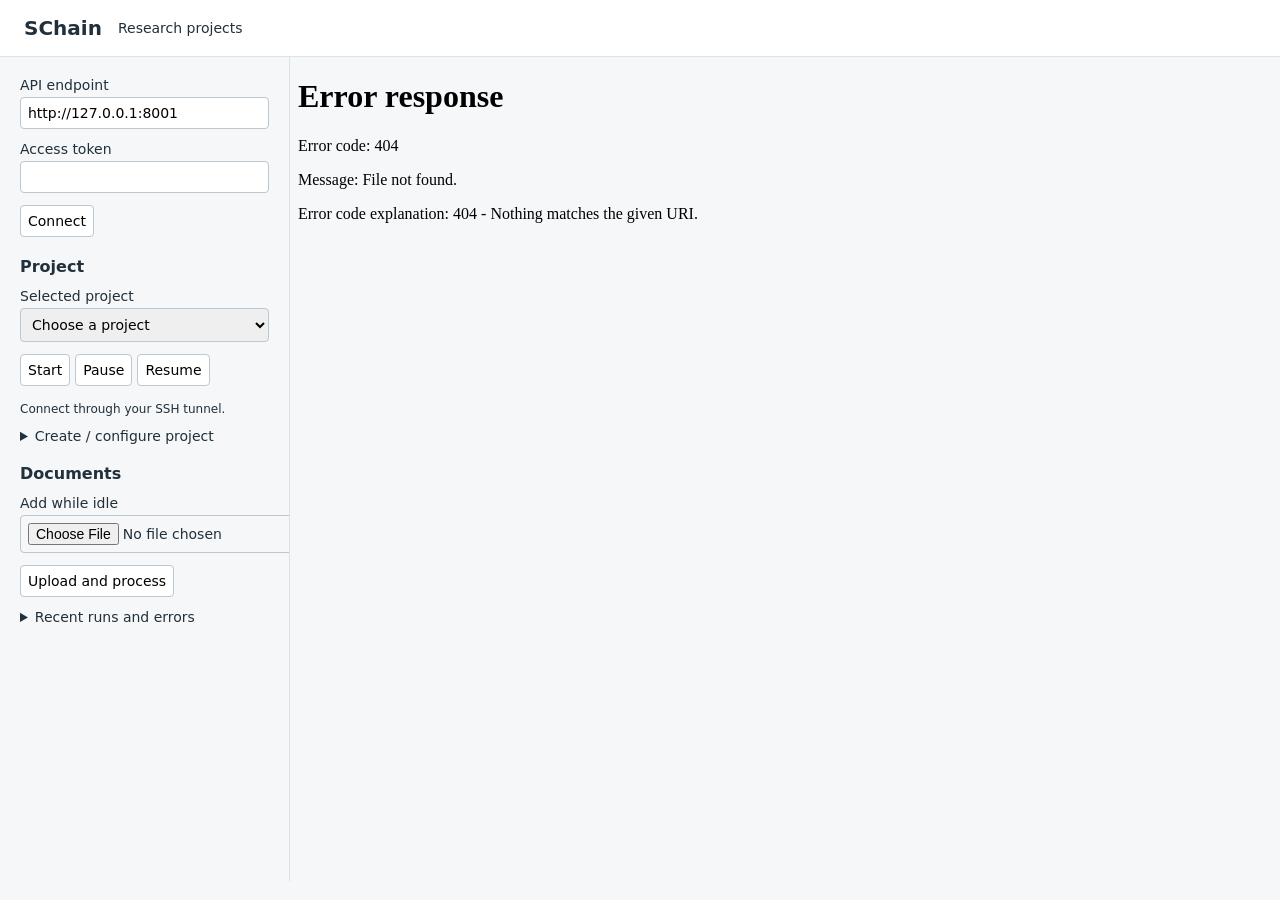
==== visualization/index.html @ 7f01dcd5 "Add persistent server application and project management" ====
<!doctype html>
<html lang="en">
<meta charset="utf-8">
<meta name="viewport" content="width=device-width,initial-scale=1">
<title>SChain · Projects</title>
<style>
*{box-sizing:border-box}body{margin:0;background:#f5f7f8;color:#21303b;font:14px system-ui,sans-serif}
header{padding:16px 24px;background:white;border-bottom:1px solid #dce3e7;display:flex;gap:16px;align-items:center}
header strong{font-size:20px}input,select,button{font:inherit;padding:7px;border:1px solid #bbc8cf;border-radius:4px}
button{cursor:pointer;background:white}button:hover{background:#e6f3f4}label{display:grid;gap:4px;margin-bottom:12px}
.layout{display:grid;grid-template-columns:290px 1fr;height:calc(100vh - 76px)}aside{padding:20px;overflow:auto;border-right:1px solid #dce3e7}
iframe{width:100%;height:100%;border:0}h2{font-size:16px;margin:20px 0 12px}.actions{display:flex;gap:5px;margin-bottom:16px}
pre{white-space:pre-wrap;font:12px system-ui;overflow-wrap:anywhere}#message{color:#8c3030;max-width:36em}details{margin:12px 0}
</style>
<header><strong>SChain</strong><span>Research projects</span><span id="message" role="status"></span></header>
<div class="layout"><aside>
<form id="connection"><label>API endpoint<input id="endpoint" type="url" value="http://127.0.0.1:8001" required></label>
<label>Access token<input id="token" type="password" autocomplete="off" required></label><button>Connect</button></form>
<h2>Project</h2><label>Selected project<select id="projects"><option value="">Choose a project</option></select></label>
<div class="actions"><button id="start">Start</button><button id="pause">Pause</button><button id="resume">Resume</button></div>
<pre id="status">Connect through your SSH tunnel.</pre>
<details><summary>Create / configure project</summary><form id="settings">
<label>Name<input id="name" maxlength="200" required></label>
<label>Tier-0 seeds (one per line)<textarea id="seeds" rows="3" required></textarea></label>
<div id="limits"></div><button value="create">Create new</button> <button value="update">Save settings</button>
</form></details>
<h2>Documents</h2><form id="uploadForm"><label>Add while idle<input id="document" type="file" accept=".txt,.md,.pdf" required></label><button>Upload and process</button></form>
<pre id="documents"></pre><details><summary>Recent runs and errors</summary><pre id="runs"></pre></details>
</aside><main><iframe id="explorer" src="explorer.html" title="SChain graph explorer"></iframe></main></div>
<script>
'use strict';
const el=id=>document.getElementById(id);
const defaults={max_tier:3,max_documents_per_entity:5,max_documents_per_run:10,max_total_documents:100,llm_max_concurrency:1,retrieval_concurrency:2,max_minutes:30};
for(const [key,value] of Object.entries(defaults)){
 const label=document.createElement('label');label.textContent=key.replaceAll('_',' ');
 const input=document.createElement('input');input.type='number';input.id=key;input.value=value;input.min=key==='max_tier'?0:1;input.required=true;label.append(input);el('limits').append(label);
}
let base='',token='',timer=null,busy=false,selected='',generation=0,lastGraph='';
const showError=error=>{el('message').textContent=error.message;};
async function api(path,options={}){
 const response=await fetch(base+path,{...options,headers:{Authorization:'Bearer '+token,...options.headers}});
 if(!response.ok){const body=await response.json().catch(()=>({detail:response.statusText}));throw Error(typeof body.detail==='string'?body.detail:JSON.stringify(body.detail));}
 return response.json();
}
async function refreshProjects(wanted=selected){
 const projects=await api('/projects');el('projects').replaceChildren(new Option('Choose a project',''));
 for(const project of projects)el('projects').add(new Option(project.name,project.id));
 el('projects').value=wanted;selectProject();
}
function selectProject(){selected=el('projects').value;generation++;lastGraph='';poll();}
async function poll(){
 if(busy||!selected)return;
 busy=true;const id=selected,version=generation;
 try{
  const [project,documents]=await Promise.all([api('/projects/'+id),api('/projects/'+id+'/documents')]);
  if(version!==generation)return;
  el('status').textContent=project.status+'\n'+JSON.stringify(project.statistics,null,2);
  el('runs').textContent=JSON.stringify({errors:project.errors,runs:project.runs},null,2);
  el('documents').textContent=documents.map(d=>d.doc_id+' · '+d.status+(d.error?' · '+d.error:'')).join('\n')||'No documents yet.';
  if(document.activeElement?.closest('#settings')===null){el('name').value=project.name;el('seeds').value=project.seeds.join('\n');for(const key of Object.keys(defaults))el(key).value=project.limits[key];}
  if(project.graph_revision!==lastGraph){
   const graph=await api('/projects/'+id+'/graph');if(version!==generation)return;
   el('explorer').contentWindow.postMessage({type:'schain-graph',graph},location.origin);lastGraph=graph.revision;
   el('message').textContent=graph.pagination.total_edges>graph.edges.length?'Showing the first '+graph.edges.length+' edges; the API supports pagination.':'';
  }
 }catch(error){showError(error);}finally{busy=false;}
}
el('connection').onsubmit=async event=>{
 event.preventDefault();try{
  const url=new URL(el('endpoint').value);if(!['127.0.0.1','localhost','[::1]'].includes(url.hostname))throw Error('Use the loopback endpoint of your SSH tunnel.');
  base=url.href.replace(/\/$/,'');token=el('token').value;await refreshProjects();clearInterval(timer);timer=setInterval(poll,4000);
 }catch(error){showError(error);}
};
el('projects').onchange=selectProject;
for(const action of ['start','pause','resume'])el(action).onclick=async()=>{try{if(!selected)throw Error('Select a project first.');await api('/projects/'+selected+'/'+action,{method:'POST'});await poll();}catch(error){showError(error);}};
el('settings').onsubmit=async event=>{
 event.preventDefault();try{
  const update=event.submitter.value==='update';if(update&&!selected)throw Error('Select a project first.');
  const settings={name:el('name').value,seeds:el('seeds').value.split('\n').map(x=>x.trim()).filter(Boolean),limits:Object.fromEntries(Object.keys(defaults).map(k=>[k,Number(el(k).value)]))};
  const project=await api('/projects'+(update?'/'+selected:''),{method:update?'PUT':'POST',headers:{'Content-Type':'application/json'},body:JSON.stringify(settings)});
  await refreshProjects(project.id);
 }catch(error){showError(error);}
};
el('uploadForm').onsubmit=async event=>{
 event.preventDefault();try{
  if(!selected)throw Error('Select a project first.');const file=el('document').files[0];if(file.size>10*1024*1024)throw Error('Maximum document size is 10 MiB.');
  await api('/projects/'+selected+'/documents',{method:'POST',headers:{'Content-Type':'application/octet-stream','X-Filename':file.name},body:file});el('uploadForm').reset();await poll();
 }catch(error){showError(error);}
};
el('explorer').onload=()=>{lastGraph='';poll();};
if(location.protocol==='file:')showError(Error('Serve these files locally: python -m http.server 8080 --bind 127.0.0.1'));
</script>
</html>
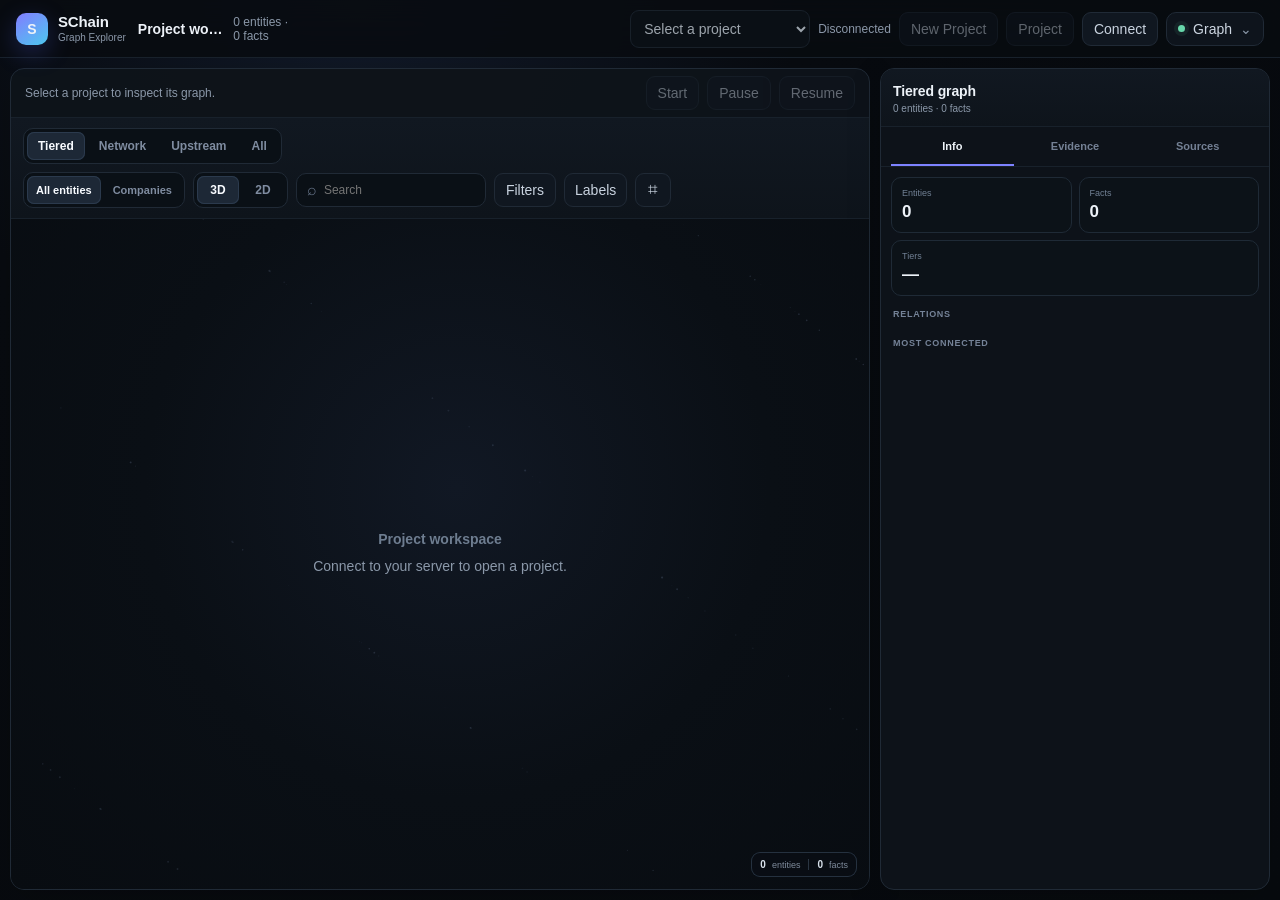
==== commit bc6c91b1: "Integrate project management into graph explorer" ====
--- a/visualization/index.html
+++ b/visualization/index.html
@@ -1,93 +1,217 @@
-<!doctype html>
+<!DOCTYPE html>
 <html lang="en">
-<meta charset="utf-8">
-<meta name="viewport" content="width=device-width,initial-scale=1">
-<title>SChain · Projects</title>
-<style>
-*{box-sizing:border-box}body{margin:0;background:#f5f7f8;color:#21303b;font:14px system-ui,sans-serif}
-header{padding:16px 24px;background:white;border-bottom:1px solid #dce3e7;display:flex;gap:16px;align-items:center}
-header strong{font-size:20px}input,select,button{font:inherit;padding:7px;border:1px solid #bbc8cf;border-radius:4px}
-button{cursor:pointer;background:white}button:hover{background:#e6f3f4}label{display:grid;gap:4px;margin-bottom:12px}
-.layout{display:grid;grid-template-columns:290px 1fr;height:calc(100vh - 76px)}aside{padding:20px;overflow:auto;border-right:1px solid #dce3e7}
-iframe{width:100%;height:100%;border:0}h2{font-size:16px;margin:20px 0 12px}.actions{display:flex;gap:5px;margin-bottom:16px}
-pre{white-space:pre-wrap;font:12px system-ui;overflow-wrap:anywhere}#message{color:#8c3030;max-width:36em}details{margin:12px 0}
-</style>
-<header><strong>SChain</strong><span>Research projects</span><span id="message" role="status"></span></header>
-<div class="layout"><aside>
-<form id="connection"><label>API endpoint<input id="endpoint" type="url" value="http://127.0.0.1:8001" required></label>
-<label>Access token<input id="token" type="password" autocomplete="off" required></label><button>Connect</button></form>
-<h2>Project</h2><label>Selected project<select id="projects"><option value="">Choose a project</option></select></label>
-<div class="actions"><button id="start">Start</button><button id="pause">Pause</button><button id="resume">Resume</button></div>
-<pre id="status">Connect through your SSH tunnel.</pre>
-<details><summary>Create / configure project</summary><form id="settings">
-<label>Name<input id="name" maxlength="200" required></label>
-<label>Tier-0 seeds (one per line)<textarea id="seeds" rows="3" required></textarea></label>
-<div id="limits"></div><button value="create">Create new</button> <button value="update">Save settings</button>
-</form></details>
-<h2>Documents</h2><form id="uploadForm"><label>Add while idle<input id="document" type="file" accept=".txt,.md,.pdf" required></label><button>Upload and process</button></form>
-<pre id="documents"></pre><details><summary>Recent runs and errors</summary><pre id="runs"></pre></details>
-</aside><main><iframe id="explorer" src="explorer.html" title="SChain graph explorer"></iframe></main></div>
-<script>
-'use strict';
-const el=id=>document.getElementById(id);
-const defaults={max_tier:3,max_documents_per_entity:5,max_documents_per_run:10,max_total_documents:100,llm_max_concurrency:1,retrieval_concurrency:2,max_minutes:30};
-for(const [key,value] of Object.entries(defaults)){
- const label=document.createElement('label');label.textContent=key.replaceAll('_',' ');
- const input=document.createElement('input');input.type='number';input.id=key;input.value=value;input.min=key==='max_tier'?0:1;input.required=true;label.append(input);el('limits').append(label);
-}
-let base='',token='',timer=null,busy=false,selected='',generation=0,lastGraph='';
-const showError=error=>{el('message').textContent=error.message;};
-async function api(path,options={}){
- const response=await fetch(base+path,{...options,headers:{Authorization:'Bearer '+token,...options.headers}});
- if(!response.ok){const body=await response.json().catch(()=>({detail:response.statusText}));throw Error(typeof body.detail==='string'?body.detail:JSON.stringify(body.detail));}
- return response.json();
-}
-async function refreshProjects(wanted=selected){
- const projects=await api('/projects');el('projects').replaceChildren(new Option('Choose a project',''));
- for(const project of projects)el('projects').add(new Option(project.name,project.id));
- el('projects').value=wanted;selectProject();
-}
-function selectProject(){selected=el('projects').value;generation++;lastGraph='';poll();}
-async function poll(){
- if(busy||!selected)return;
- busy=true;const id=selected,version=generation;
- try{
-  const [project,documents]=await Promise.all([api('/projects/'+id),api('/projects/'+id+'/documents')]);
-  if(version!==generation)return;
-  el('status').textContent=project.status+'\n'+JSON.stringify(project.statistics,null,2);
-  el('runs').textContent=JSON.stringify({errors:project.errors,runs:project.runs},null,2);
-  el('documents').textContent=documents.map(d=>d.doc_id+' · '+d.status+(d.error?' · '+d.error:'')).join('\n')||'No documents yet.';
-  if(document.activeElement?.closest('#settings')===null){el('name').value=project.name;el('seeds').value=project.seeds.join('\n');for(const key of Object.keys(defaults))el(key).value=project.limits[key];}
-  if(project.graph_revision!==lastGraph){
-   const graph=await api('/projects/'+id+'/graph');if(version!==generation)return;
-   el('explorer').contentWindow.postMessage({type:'schain-graph',graph},location.origin);lastGraph=graph.revision;
-   el('message').textContent=graph.pagination.total_edges>graph.edges.length?'Showing the first '+graph.edges.length+' edges; the API supports pagination.':'';
-  }
- }catch(error){showError(error);}finally{busy=false;}
-}
-el('connection').onsubmit=async event=>{
- event.preventDefault();try{
-  const url=new URL(el('endpoint').value);if(!['127.0.0.1','localhost','[::1]'].includes(url.hostname))throw Error('Use the loopback endpoint of your SSH tunnel.');
-  base=url.href.replace(/\/$/,'');token=el('token').value;await refreshProjects();clearInterval(timer);timer=setInterval(poll,4000);
- }catch(error){showError(error);}
-};
-el('projects').onchange=selectProject;
-for(const action of ['start','pause','resume'])el(action).onclick=async()=>{try{if(!selected)throw Error('Select a project first.');await api('/projects/'+selected+'/'+action,{method:'POST'});await poll();}catch(error){showError(error);}};
-el('settings').onsubmit=async event=>{
- event.preventDefault();try{
-  const update=event.submitter.value==='update';if(update&&!selected)throw Error('Select a project first.');
-  const settings={name:el('name').value,seeds:el('seeds').value.split('\n').map(x=>x.trim()).filter(Boolean),limits:Object.fromEntries(Object.keys(defaults).map(k=>[k,Number(el(k).value)]))};
-  const project=await api('/projects'+(update?'/'+selected:''),{method:update?'PUT':'POST',headers:{'Content-Type':'application/json'},body:JSON.stringify(settings)});
-  await refreshProjects(project.id);
- }catch(error){showError(error);}
-};
-el('uploadForm').onsubmit=async event=>{
- event.preventDefault();try{
-  if(!selected)throw Error('Select a project first.');const file=el('document').files[0];if(file.size>10*1024*1024)throw Error('Maximum document size is 10 MiB.');
-  await api('/projects/'+selected+'/documents',{method:'POST',headers:{'Content-Type':'application/octet-stream','X-Filename':file.name},body:file});el('uploadForm').reset();await poll();
- }catch(error){showError(error);}
-};
-el('explorer').onload=()=>{lastGraph='';poll();};
-if(location.protocol==='file:')showError(Error('Serve these files locally: python -m http.server 8080 --bind 127.0.0.1'));
-</script>
+<head>
+  <meta charset="UTF-8" />
+  <meta name="viewport" content="width=device-width, initial-scale=1.0" />
+  <meta name="color-scheme" content="dark" />
+  <title>SChain Graph Explorer</title>
+  <meta name="description" content="Interactive evidence-first supply-chain graph explorer." />
+  <link rel="stylesheet" href="assets/css/styles.css" />
+  <link rel="stylesheet" href="assets/css/projects.css" />
+</head>
+<body data-mode="server">
+  <div class="app-shell">
+    <header class="topbar">
+      <button class="brand" id="brandBtn" aria-label="Reset explorer">
+        <span class="brand-mark">S</span>
+        <span class="brand-copy"><strong>SChain</strong><small>Graph Explorer</small></span>
+      </button>
+
+      <div class="top-context">
+        <span id="datasetTitle" class="dataset-title">Supply chain graph</span>
+        <span id="datasetMeta" class="dataset-meta"></span>
+      </div>
+
+      <div class="top-actions">
+        <select id="projectSelect" class="field server-only" aria-label="Project" disabled><option value="">Select a project</option></select>
+        <span id="projectState" class="server-only status-label">Disconnected</span>
+        <button id="newProject" class="tool-btn server-only" disabled>New Project</button>
+        <button id="manageProject" class="tool-btn server-only" disabled>Project</button>
+        <button id="connectButton" class="tool-btn server-only">Connect</button>
+        <details class="dataset-menu" id="datasetMenu">
+          <summary class="dataset-trigger"><span class="dataset-dot"></span><span>Graph</span><span class="chevron">⌄</span></summary>
+          <div class="menu-popover dataset-popover">
+            <select id="datasetSelect" class="field" aria-label="Dataset"></select>
+            <div class="menu-separator"></div>
+            <button id="openJsonBtn" class="menu-item">Open offline JSON</button>
+            <button id="downloadJsonBtn" class="menu-item">Export JSON</button>
+            <input id="jsonInput" type="file" accept=".json,application/json" multiple hidden />
+          </div>
+        </details>
+      </div>
+    </header>
+
+    <main class="workspace">
+      <section class="graph-panel">
+        <div id="projectBar" class="project-bar server-only">
+          <span id="projectSummary">Connect to your server to open a project.</span>
+          <span class="toolbar-spacer"></span>
+          <button id="startRun" class="tool-btn" disabled>Start</button>
+          <button id="pauseRun" class="tool-btn" disabled>Pause</button>
+          <button id="resumeRun" class="tool-btn" disabled>Resume</button>
+        </div>
+        <div id="appMessage" class="app-message server-only" role="status" aria-live="polite" hidden></div>
+        <header class="graph-toolbar">
+          <div class="toolbar-cluster view-cluster">
+            <div class="segmented view-mode" id="viewMode" aria-label="Graph mode">
+              <button class="active" data-view="tiered">Tiered</button>
+              <button data-view="network">Network</button>
+              <button data-view="supply">Upstream</button>
+              <button data-view="global">All</button>
+            </div>
+            <select id="focalCompany" class="compact-select focal-select" aria-label="Upstream focal company"></select>
+          </div>
+
+          <div class="toolbar-spacer"></div>
+
+          <div class="toolbar-cluster">
+            <div class="segmented entity-scope-mode" id="entityScopeMode" aria-label="Entity scope">
+              <button class="active" data-entity-scope="all">All entities</button>
+              <button data-entity-scope="companies">Companies</button>
+            </div>
+            <div class="segmented dimension-mode" id="dimensionMode" aria-label="Dimension">
+              <button class="active" data-dimension="3d">3D</button>
+              <button data-dimension="2d">2D</button>
+            </div>
+            <div class="search-box">
+              <span class="search-icon">⌕</span>
+              <input id="entitySearch" type="search" placeholder="Search" autocomplete="off" />
+              <div id="searchResults" class="search-results"></div>
+            </div>
+            <div class="popover-wrap">
+              <button id="filterBtn" class="tool-btn">Filters</button>
+              <div id="filterPopover" class="filter-popover" hidden>
+                <div class="filter-group">
+                  <div class="filter-head"><span>Relation</span><button id="relationAll" class="mini-action">All</button></div>
+                  <div id="relationFilters" class="filter-list"></div>
+                </div>
+                <div class="filter-group">
+                  <div class="filter-head"><span>Tier</span><button id="tierAll" class="mini-action">All</button></div>
+                  <div id="tierFilters" class="filter-list compact"></div>
+                </div>
+              </div>
+            </div>
+            <label class="toggle-btn"><input id="labelsToggle" type="checkbox"><span>Labels</span></label>
+            <button id="fitBtn" class="tool-btn icon-only" title="Fit graph">⌗</button>
+          </div>
+        </header>
+
+        <div id="focusBar" class="focus-bar" hidden>
+          <button id="exitFocusBtn" class="back-btn" type="button" title="Return to the full graph">← Defocus</button>
+          <div class="focus-copy">
+            <strong id="focusTitle">Focused graph</strong>
+            <span id="focusMeta"></span>
+          </div>
+          <div class="focus-spacer"></div>
+          <label class="context-toggle"><input id="contextToggle" type="checkbox"><span>Context</span></label>
+        </div>
+
+        <div id="selectionBar" class="selection-bar" hidden>
+          <div id="selectionChips" class="selection-chips"></div>
+          <div class="selection-spacer"></div>
+          <button id="clearSelectionBtn" class="selection-clear">Clear</button>
+          <button id="openDetailsBtn" class="primary-btn">Details</button>
+        </div>
+
+        <div id="graphStage" class="graph-stage">
+          <canvas id="graphCanvas"></canvas>
+          <div id="graphLegend" class="graph-legend"></div>
+          <div class="graph-counts"><strong id="visibleNodeCount">0</strong><span>entities</span><i></i><strong id="visibleEdgeCount">0</strong><span>facts</span></div>
+          <div id="graphEmptyState" class="empty-state" hidden><strong>No results</strong></div>
+          <div id="dropOverlay" class="drop-overlay"><strong>Drop JSON</strong></div>
+        </div>
+      </section>
+
+      <aside class="side-panel">
+        <header class="side-head">
+          <div class="side-title-wrap">
+            <h2 id="sideTitle">Explorer</h2>
+            <span id="sideMeta"></span>
+          </div>
+          <div id="panelScopeToggle" class="segmented tiny" hidden>
+            <button class="active" data-panel-scope="visible">Visible</button>
+            <button data-panel-scope="selected">Selected</button>
+          </div>
+        </header>
+
+        <nav class="side-tabs" id="sideTabs">
+          <button class="active" data-side-tab="info">Info</button>
+          <button data-side-tab="evidence">Evidence</button>
+          <button data-side-tab="sources">Sources</button>
+        </nav>
+
+        <div id="sideTools" class="side-tools" hidden>
+          <div class="panel-search">
+            <span>⌕</span>
+            <input id="panelSearch" type="search" placeholder="Filter" autocomplete="off" />
+          </div>
+          <div class="panel-filter-wrap">
+            <button id="panelFilterBtn" class="panel-filter-btn">Filter</button>
+            <div id="panelFilterPopover" class="panel-filter-popover" hidden>
+              <label><span>Relation</span><select id="panelRelationFilter"></select></label>
+              <label><span>Source</span><select id="panelContentFilter"><option value="all">All</option><option value="full_text">Full text</option><option value="title_snippet">Title / snippet</option></select></label>
+              <label><span>Score</span><select id="panelScoreFilter"><option value="0">All</option><option value="60">60+</option><option value="75">75+</option></select></label>
+            </div>
+          </div>
+        </div>
+
+        <div id="sideContent" class="side-content"></div>
+      </aside>
+    </main>
+  </div>
+
+  <div id="evidenceModal" class="source-modal" hidden>
+    <div class="source-modal-backdrop" data-modal-close></div>
+    <section class="source-modal-dialog" role="dialog" aria-modal="true" aria-labelledby="modalTitle">
+      <header class="source-modal-head">
+        <div class="source-modal-title-wrap">
+          <span id="modalDomain" class="source-domain"></span>
+          <h3 id="modalTitle">Evidence source</h3>
+        </div>
+        <div class="source-modal-actions">
+          <button id="modalCloseBtn" class="modal-close" aria-label="Close">×</button>
+        </div>
+      </header>
+      <div class="source-modal-quote" id="modalQuote"></div>
+      <div class="source-content-wrap">
+        <div id="evidenceContent" class="evidence-content-view">
+          <div class="content-loading">Loading source context…</div>
+        </div>
+      </div>
+    </section>
+  </div>
+
+  <dialog id="connectionDialog" class="project-dialog server-only" aria-labelledby="connectionTitle">
+    <form id="connectionForm">
+      <header><h2 id="connectionTitle">Connect to SChain</h2><button type="button" data-close-dialog aria-label="Close">×</button></header>
+      <label>API endpoint<input id="apiEndpoint" class="field" type="url" value="http://127.0.0.1:8001" required></label>
+      <label>Access token<input id="apiToken" class="field" type="password" autocomplete="off" required></label>
+      <p class="form-note">Use the loopback address forwarded by your SSH tunnel. The token stays in this page's memory.</p>
+      <p id="connectionError" class="form-error" role="alert"></p>
+      <footer><button class="primary-btn">Connect</button></footer>
+    </form>
+  </dialog>
+  <dialog id="projectDialog" class="project-dialog server-only" aria-labelledby="projectDialogTitle">
+    <form id="projectForm">
+      <header><h2 id="projectDialogTitle">New project</h2><button type="button" data-close-dialog aria-label="Close">×</button></header>
+      <label>Project name<input id="projectName" class="field" maxlength="200" required></label>
+      <label>Tier-0 companies <small>One company per line</small><textarea id="projectSeeds" class="field" rows="3" required></textarea></label>
+      <p id="identityNote" class="form-note" hidden>Seeds and maximum tier are fixed after the first job.</p>
+      <div id="projectLimits" class="limits-grid"></div>
+      <p id="projectError" class="form-error" role="alert"></p>
+      <footer><button id="saveProject" class="primary-btn">Create project</button></footer>
+    </form>
+    <section id="projectActivity" hidden>
+      <h3>Recent documents</h3>
+      <form id="documentForm"><label>Add document <small>UTF-8 text, Markdown or PDF · up to 10 MiB</small><input id="documentInput" class="field" type="file" accept=".txt,.md,.pdf" required></label><button id="uploadDocument" class="tool-btn">Upload and process</button></form>
+      <p id="uploadMessage" role="status"></p>
+      <div id="documentList" class="activity-list"></div>
+      <button id="moreDocuments" type="button" class="tool-btn" hidden>More documents</button>
+      <h3>Recent runs and errors</h3><div id="runList" class="activity-list"></div>
+    </section>
+  </dialog>
+  <script type="application/json" id="graphData">__GRAPH_DATA__</script>
+  <script src="assets/js/explorer.js"></script>
+  <script src="assets/js/projects.js"></script>
+</body>
 </html>
--- a/visualization/assets/css/styles.css
+++ b/visualization/assets/css/styles.css
@@ -0,0 +1,1454 @@
+:root {
+  --bg: #080b10;
+  --panel: #0f141b;
+  --panel-2: #121922;
+  --panel-3: #0b1016;
+  --line: #202a36;
+  --line-soft: #18212b;
+  --text: #edf2f8;
+  --muted: #8b98a9;
+  --muted-2: #647184;
+  --accent: #7f7bff;
+  --accent-2: #5fcdf0;
+  --good: #67d7aa;
+  --shadow: 0 18px 55px rgba(0,0,0,.28);
+  --r: 14px;
+  --r-sm: 10px;
+}
+
+* {
+  box-sizing: border-box;
+}
+
+[hidden] {
+  display: none !important;
+}
+
+html, body {
+  height: 100%;
+}
+
+body {
+  margin: 0;
+  background: radial-gradient(circle at 28% 0%,#111928 0,#080b10 34%,#070a0e 100%);
+  color: var(--text);
+  font-family: Inter,ui-sans-serif,-apple-system,BlinkMacSystemFont,"Segoe UI",Roboto,Arial,sans-serif;
+  font-size: 14px;
+  overflow: hidden;
+}
+
+button,input,select {
+  font: inherit;
+}
+
+.app-shell {
+  height: 100%;
+  display: grid;
+  grid-template-rows: 58px 1fr;
+  min-height: 0;
+}
+
+.topbar {
+  display: flex;
+  align-items: center;
+  gap: 18px;
+  padding: 0 16px;
+  border-bottom: 1px solid var(--line-soft);
+  background: rgba(8,12,17,.88);
+  backdrop-filter: blur(16px);
+  z-index: 20;
+}
+
+.brand {
+  display: flex;
+  align-items: center;
+  gap: 10px;
+  border: 0;
+  background: transparent;
+  color: var(--text);
+  cursor: pointer;
+  padding: 0;
+}
+
+.brand-mark {
+  width: 32px;
+  height: 32px;
+  border-radius: 10px;
+  display: grid;
+  place-items: center;
+  font-weight: 800;
+  background: linear-gradient(145deg,#827cff,#4dc8ef);
+  box-shadow: 0 8px 24px rgba(83,105,255,.25);
+}
+
+.brand-copy {
+  display: flex;
+  flex-direction: column;
+  align-items: flex-start;
+  line-height: 1.04;
+}
+
+.brand-copy strong {
+  font-size: 15px;
+  letter-spacing: -.01em;
+}
+
+.brand-copy small {
+  font-size: 10px;
+  color: var(--muted);
+  margin-top: 4px;
+}
+
+.top-context {
+  min-width: 0;
+  display: flex;
+  align-items: center;
+  gap: 10px;
+}
+
+.dataset-title {
+  font-weight: 650;
+  white-space: nowrap;
+  overflow: hidden;
+  text-overflow: ellipsis;
+  max-width: 360px;
+}
+
+.dataset-meta {
+  color: var(--muted);
+  font-size: 12px;
+}
+
+.top-actions {
+  margin-left: auto;
+}
+
+.dataset-menu {
+  position: relative;
+}
+
+.dataset-menu>summary {
+  list-style: none;
+}
+
+.dataset-menu>summary::-webkit-details-marker {
+  display: none;
+}
+
+.dataset-trigger {
+  display: flex;
+  align-items: center;
+  gap: 8px;
+  min-height: 34px;
+  padding: 0 11px;
+  border: 1px solid var(--line);
+  border-radius: 10px;
+  color: #cdd6e1;
+  background: #0e141c;
+  cursor: pointer;
+}
+
+.dataset-dot {
+  width: 7px;
+  height: 7px;
+  border-radius: 50%;
+  background: var(--good);
+  box-shadow: 0 0 0 4px rgba(103,215,170,.08);
+}
+
+.chevron {
+  color: var(--muted);
+}
+
+.menu-popover {
+  position: absolute;
+  right: 0;
+  top: 42px;
+  min-width: 245px;
+  background: #111822;
+  border: 1px solid #273342;
+  border-radius: 12px;
+  box-shadow: var(--shadow);
+  padding: 9px;
+  z-index: 60;
+}
+
+.menu-separator {
+  height: 1px;
+  background: var(--line);
+  margin: 8px 0;
+}
+
+.menu-item {
+  width: 100%;
+  border: 0;
+  background: transparent;
+  color: #cbd5e1;
+  text-align: left;
+  padding: 9px 10px;
+  border-radius: 8px;
+  cursor: pointer;
+}
+
+.menu-item:hover {
+  background: #182231;
+  color: #fff;
+}
+
+.field,.compact-select {
+  border: 1px solid var(--line);
+  background: #0c1219;
+  color: #dce5ef;
+  border-radius: 9px;
+  outline: none;
+}
+
+.field {
+  width: 100%;
+  padding: 9px;
+}
+
+.compact-select {
+  height: 34px;
+  padding: 0 28px 0 10px;
+  max-width: 210px;
+}
+
+.compact-select:focus,.field:focus,input:focus {
+  border-color: #445573;
+  box-shadow: 0 0 0 3px rgba(103,139,255,.09);
+}
+
+.workspace {
+  min-height: 0;
+  display: grid;
+  grid-template-columns: minmax(0,1fr) 390px;
+  gap: 10px;
+  padding: 10px;
+}
+
+.graph-panel,.side-panel {
+  min-height: 0;
+  border: 1px solid var(--line);
+  background: rgba(14,19,26,.96);
+  border-radius: var(--r);
+  overflow: hidden;
+  box-shadow: 0 10px 35px rgba(0,0,0,.16);
+}
+
+.graph-panel {
+  display: grid;
+  grid-template-rows: auto auto auto minmax(0, 1fr);
+}
+
+.side-panel {
+  display: grid;
+  grid-template-rows: auto auto auto minmax(0, 1fr);
+}
+
+.graph-toolbar {
+  min-height: 58px;
+  padding: 10px 12px;
+  display: flex;
+  align-items: center;
+  gap: 10px;
+  border-bottom: 1px solid var(--line-soft);
+  background: linear-gradient(180deg,#111821,#0e141b);
+}
+
+.toolbar-cluster {
+  display: flex;
+  align-items: center;
+  gap: 8px;
+  min-width: 0;
+}
+
+.toolbar-spacer,.selection-spacer,.focus-spacer {
+  flex: 1;
+}
+
+.segmented {
+  display: flex;
+  align-items: center;
+  gap: 3px;
+  padding: 3px;
+  border: 1px solid var(--line);
+  border-radius: 10px;
+  background: #0a1016;
+}
+
+.segmented button {
+  border: 0;
+  background: transparent;
+  color: #7f8ca0;
+  min-height: 28px;
+  padding: 0 11px;
+  border-radius: 7px;
+  font-size: 12px;
+  font-weight: 650;
+  cursor: pointer;
+  white-space: nowrap;
+}
+
+.segmented button:hover {
+  color: #cbd5e1;
+}
+
+.segmented button.active {
+  color: #f8fbff;
+  background: #1d2836;
+  box-shadow: inset 0 0 0 1px #2b3a4d;
+}
+
+.segmented.tiny button {
+  min-height: 24px;
+  padding: 0 8px;
+  font-size: 10px;
+}
+
+.dimension-mode button {
+  min-width: 42px;
+}
+
+.focal-select {
+  display: none;
+}
+
+.view-cluster.upstream .focal-select {
+  display: block;
+}
+
+.search-box {
+  position: relative;
+  display: flex;
+  align-items: center;
+  width: 190px;
+  height: 34px;
+  border: 1px solid var(--line);
+  border-radius: 10px;
+  background: #0a1016;
+}
+
+.search-icon {
+  margin-left: 10px;
+  color: #67758a;
+  font-size: 16px;
+}
+
+.search-box input {
+  min-width: 0;
+  flex: 1;
+  border: 0;
+  outline: none;
+  background: transparent;
+  color: #e8edf4;
+  padding: 0 9px 0 7px;
+  font-size: 12px;
+}
+
+.search-results {
+  position: absolute;
+  top: 39px;
+  left: 0;
+  right: 0;
+  display: none;
+  max-height: 320px;
+  overflow: auto;
+  background: #111923;
+  border: 1px solid #293747;
+  border-radius: 11px;
+  box-shadow: var(--shadow);
+  z-index: 80;
+  padding: 5px;
+}
+
+.search-results.open {
+  display: block;
+}
+
+.search-row {
+  display: flex;
+  justify-content: space-between;
+  gap: 10px;
+  padding: 9px;
+  border-radius: 8px;
+  cursor: pointer;
+}
+
+.search-row:hover {
+  background: #182332;
+}
+
+.search-row b {
+  font-size: 12px;
+  font-weight: 650;
+}
+
+.search-row span {
+  color: var(--muted);
+  font-size: 10px;
+  white-space: nowrap;
+}
+
+.tool-btn,.toggle-btn,.back-btn,.selection-clear,.primary-btn,.panel-filter-btn,.modal-action,.modal-close {
+  border: 1px solid var(--line);
+  background: #101720;
+  color: #c9d3df;
+  border-radius: 9px;
+  cursor: pointer;
+}
+
+.tool-btn {
+  height: 34px;
+  padding: 0 11px;
+}
+
+.tool-btn:hover,.toggle-btn:hover,.panel-filter-btn:hover {
+  border-color: #34465c;
+  background: #151e29;
+  color: #fff;
+}
+
+.icon-only {
+  width: 36px;
+  padding: 0;
+  font-size: 17px;
+}
+
+.toggle-btn {
+  height: 34px;
+  display: flex;
+  align-items: center;
+  padding: 0 10px;
+  gap: 7px;
+}
+
+.toggle-btn input {
+  display: none;
+}
+
+.toggle-btn:has(input:checked) {
+  background: #1a2532;
+  color: #fff;
+  border-color: #33465c;
+}
+
+.popover-wrap {
+  position: relative;
+}
+
+.filter-popover {
+  position: absolute;
+  right: 0;
+  top: 40px;
+  width: 300px;
+  max-height: 560px;
+  overflow: auto;
+  background: #111923;
+  border: 1px solid #293747;
+  border-radius: 12px;
+  box-shadow: var(--shadow);
+  z-index: 90;
+  padding: 10px;
+}
+
+.filter-group+.filter-group {
+  margin-top: 11px;
+  padding-top: 11px;
+  border-top: 1px solid var(--line-soft);
+}
+
+.filter-head {
+  display: flex;
+  justify-content: space-between;
+  align-items: center;
+  margin-bottom: 7px;
+  color: #96a4b5;
+  font-size: 11px;
+  font-weight: 650;
+}
+
+.mini-action {
+  border: 0;
+  background: transparent;
+  color: #7ea3ff;
+  cursor: pointer;
+  font-size: 10px;
+}
+
+.filter-list {
+  display: grid;
+  grid-template-columns: 1fr 1fr;
+  gap: 5px;
+}
+
+.filter-list.compact {
+  grid-template-columns: repeat(3,1fr);
+}
+
+.filter-item {
+  border: 1px solid #202b38;
+  background: #0d131a;
+  color: #8795a8;
+  border-radius: 8px;
+  min-height: 30px;
+  display: flex;
+  justify-content: space-between;
+  align-items: center;
+  gap: 8px;
+  padding: 0 8px;
+  cursor: pointer;
+  font-size: 10px;
+}
+
+.filter-item.active {
+  background: #182230;
+  color: #dfe6ee;
+  border-color: #314155;
+}
+
+.filter-label {
+  display: flex;
+  align-items: center;
+  gap: 6px;
+  overflow: hidden;
+}
+
+.swatch {
+  width: 7px;
+  height: 7px;
+  border-radius: 50%;
+  background: var(--c);
+}
+
+.relation-swatch {
+  width: 12px;
+  height: 2px;
+  border-radius: 3px;
+  background: var(--c);
+}
+
+.filter-count {
+  font-size: 9px;
+  color: #6e7b8d;
+}
+
+.focus-bar,.selection-bar {
+  min-height: 44px;
+  display: flex;
+  align-items: center;
+  gap: 9px;
+  padding: 7px 10px;
+  border-bottom: 1px solid var(--line-soft);
+  background: #0d141d;
+}
+
+.focus-bar {
+  background: linear-gradient(90deg,rgba(98,119,255,.12),rgba(11,17,24,.98) 48%);
+}
+
+.back-btn {
+  height: 30px;
+  width: auto;
+  padding: 0 10px;
+  font-size: 11px;
+  font-weight: 700;
+  white-space: nowrap;
+}
+
+.focus-copy {
+  display: flex;
+  align-items: baseline;
+  gap: 9px;
+}
+
+.focus-copy strong {
+  font-size: 12px;
+}
+
+.focus-copy span {
+  color: var(--muted);
+  font-size: 10px;
+}
+
+.context-toggle {
+  height: 30px;
+  display: flex;
+  align-items: center;
+  gap: 7px;
+  color: #a8b4c4;
+  font-size: 11px;
+  cursor: pointer;
+}
+
+.context-toggle input {
+  accent-color: #767aff;
+}
+
+.selection-bar {
+  background: #111a24;
+}
+
+.selection-chips {
+  display: flex;
+  align-items: center;
+  gap: 6px;
+  min-width: 0;
+  overflow: hidden;
+}
+
+.selection-chip {
+  max-width: 170px;
+  white-space: nowrap;
+  overflow: hidden;
+  text-overflow: ellipsis;
+  padding: 5px 8px;
+  border: 1px solid #2a3849;
+  border-radius: 999px;
+  background: #151f2b;
+  color: #cdd6e0;
+  font-size: 10px;
+}
+
+.selection-chip.edge {
+  border-style: dashed;
+}
+
+.selection-clear {
+  height: 30px;
+  padding: 0 10px;
+}
+
+.primary-btn {
+  height: 30px;
+  padding: 0 13px;
+  border-color: #5f67d5;
+  background: linear-gradient(180deg,#7475f6,#5e61d2);
+  color: #fff;
+  font-weight: 700;
+}
+
+.primary-btn:hover {
+  filter: brightness(1.07);
+}
+
+.graph-stage {
+  grid-row: 4;
+  position: relative;
+  min-height: 0;
+  background: radial-gradient(circle at 52% 40%,#111824 0,#0a0f15 52%,#080c11 100%);
+  overflow: hidden;
+}
+
+.graph-stage canvas {
+  position: absolute;
+  inset: 0;
+  z-index: 2;
+  width: 100%;
+  height: 100%;
+  display: block;
+  cursor: grab;
+  touch-action: none;
+  user-select: none;
+  -webkit-user-select: none;
+  pointer-events: auto;
+}
+
+.graph-stage canvas.dragging {
+  cursor: grabbing;
+}
+
+.graph-legend {
+  position: absolute;
+  z-index: 3;
+  left: 12px;
+  bottom: 12px;
+  display: flex;
+  flex-wrap: wrap;
+  gap: 6px;
+  max-width: 70%;
+  pointer-events: none;
+}
+
+.legend-item {
+  display: inline-flex;
+  align-items: center;
+  gap: 5px;
+  padding: 5px 7px;
+  border: 1px solid rgba(41,54,69,.9);
+  border-radius: 999px;
+  background: rgba(10,15,21,.72);
+  backdrop-filter: blur(8px);
+  color: #9ca8b7;
+  font-size: 9px;
+}
+
+.legend-item i {
+  width: 6px;
+  height: 6px;
+  border-radius: 50%;
+  background: var(--c);
+}
+
+.graph-counts {
+  position: absolute;
+  z-index: 3;
+  right: 12px;
+  bottom: 12px;
+  pointer-events: none;
+  display: flex;
+  align-items: center;
+  gap: 6px;
+  padding: 6px 8px;
+  border: 1px solid rgba(41,54,69,.9);
+  border-radius: 9px;
+  background: rgba(10,15,21,.72);
+  backdrop-filter: blur(8px);
+  color: #7f8b9c;
+  font-size: 9px;
+}
+
+.graph-counts strong {
+  color: #d9e2ec;
+  font-size: 10px;
+}
+
+.graph-counts i {
+  width: 1px;
+  height: 11px;
+  background: #2a3542;
+  margin: 0 2px;
+}
+
+.empty-state {
+  position: absolute;
+  z-index: 1;
+  inset: 0;
+  display: grid;
+  place-items: center;
+  pointer-events: none;
+  color: #6e7d90;
+}
+
+.drop-overlay {
+  position: absolute;
+  inset: 10px;
+  pointer-events: none;
+  border: 1px dashed #52617a;
+  border-radius: 12px;
+  background: rgba(12,18,25,.84);
+  display: none;
+  place-items: center;
+  color: #cbd5e1;
+  z-index: 100;
+}
+
+.drop-overlay.show {
+  display: grid;
+}
+
+.side-head {
+  min-height: 58px;
+  padding: 11px 12px 9px;
+  display: flex;
+  align-items: center;
+  justify-content: space-between;
+  gap: 10px;
+  border-bottom: 1px solid var(--line-soft);
+  background: linear-gradient(180deg,#111821,#0e141b);
+}
+
+.side-title-wrap {
+  min-width: 0;
+}
+
+.side-title-wrap h2 {
+  margin: 0;
+  font-size: 14px;
+  letter-spacing: -.01em;
+}
+
+.side-title-wrap span {
+  display: block;
+  margin-top: 4px;
+  color: var(--muted);
+  font-size: 10px;
+  white-space: nowrap;
+  overflow: hidden;
+  text-overflow: ellipsis;
+  max-width: 220px;
+}
+
+.side-tabs {
+  display: grid;
+  grid-template-columns: repeat(3,1fr);
+  gap: 0;
+  border-bottom: 1px solid var(--line-soft);
+  padding: 0 10px;
+}
+
+.side-tabs button {
+  height: 39px;
+  border: 0;
+  border-bottom: 2px solid transparent;
+  background: transparent;
+  color: #748195;
+  font-size: 11px;
+  font-weight: 650;
+  cursor: pointer;
+}
+
+.side-tabs button.active {
+  color: #eef3f8;
+  border-bottom-color: #7d82ff;
+}
+
+.side-tools {
+  display: flex;
+  gap: 7px;
+  padding: 8px 10px;
+  border-bottom: 1px solid var(--line-soft);
+  position: relative;
+}
+
+.panel-search {
+  display: flex;
+  align-items: center;
+  flex: 1;
+  min-width: 0;
+  height: 32px;
+  border: 1px solid var(--line);
+  border-radius: 9px;
+  background: #0a1016;
+  color: #67758a;
+}
+
+.panel-search span {
+  padding-left: 9px;
+}
+
+.panel-search input {
+  min-width: 0;
+  flex: 1;
+  border: 0;
+  background: transparent;
+  outline: none;
+  color: #dce4ee;
+  padding: 0 8px;
+  font-size: 11px;
+}
+
+.panel-filter-wrap {
+  position: relative;
+}
+
+.panel-filter-btn {
+  height: 32px;
+  padding: 0 10px;
+}
+
+.panel-filter-popover {
+  position: absolute;
+  right: 0;
+  top: 38px;
+  width: 220px;
+  padding: 9px;
+  border: 1px solid #293747;
+  border-radius: 11px;
+  background: #111923;
+  box-shadow: var(--shadow);
+  z-index: 80;
+}
+
+.panel-filter-popover label {
+  display: grid;
+  grid-template-columns: 62px 1fr;
+  align-items: center;
+  gap: 7px;
+  color: #8491a3;
+  font-size: 10px;
+}
+
+.panel-filter-popover label+label {
+  margin-top: 7px;
+}
+
+.panel-filter-popover select {
+  height: 30px;
+  border: 1px solid var(--line);
+  background: #0b1118;
+  color: #dce5ef;
+  border-radius: 8px;
+  padding: 0 7px;
+  font-size: 10px;
+}
+
+.side-content {
+  grid-row: 4;
+  min-height: 0;
+  overflow: auto;
+  padding: 10px;
+  scrollbar-width: thin;
+  scrollbar-color: #2b3644 transparent;
+}
+
+.side-empty {
+  height: 100%;
+  display: grid;
+  place-items: center;
+  color: #5e6b7d;
+  font-size: 11px;
+}
+
+.summary-grid {
+  display: grid;
+  grid-template-columns: 1fr 1fr;
+  gap: 7px;
+}
+
+.summary-card {
+  padding: 10px;
+  border: 1px solid #1f2a36;
+  border-radius: 10px;
+  background: #0c1218;
+}
+
+.summary-card span {
+  display: block;
+  color: #718094;
+  font-size: 9px;
+}
+
+.summary-card strong {
+  display: block;
+  margin-top: 4px;
+  font-size: 17px;
+  font-weight: 720;
+}
+
+.summary-card.wide {
+  grid-column: 1/-1;
+}
+
+.mini-section {
+  margin-top: 13px;
+}
+
+.mini-title {
+  display: flex;
+  align-items: center;
+  justify-content: space-between;
+  margin: 0 2px 6px;
+  color: #758398;
+  font-size: 9px;
+  font-weight: 700;
+  text-transform: uppercase;
+  letter-spacing: .08em;
+}
+
+.row-list {
+  display: flex;
+  flex-direction: column;
+  gap: 5px;
+}
+
+.entity-row,.fact-row,.source-row,.selected-row {
+  border: 1px solid #1f2935;
+  border-radius: 10px;
+  background: #0c1218;
+  padding: 9px;
+}
+
+.entity-row,.selected-row {
+  display: flex;
+  align-items: center;
+  gap: 9px;
+}
+
+.entity-dot {
+  width: 9px;
+  height: 9px;
+  border-radius: 50%;
+  background: var(--c);
+  box-shadow: 0 0 0 4px color-mix(in srgb,var(--c) 12%,transparent);
+}
+
+.row-main {
+  min-width: 0;
+  flex: 1;
+}
+
+.row-main b {
+  display: block;
+  font-size: 11px;
+  font-weight: 650;
+  white-space: nowrap;
+  overflow: hidden;
+  text-overflow: ellipsis;
+}
+
+.row-main span {
+  display: block;
+  color: #728094;
+  font-size: 9px;
+  margin-top: 3px;
+}
+
+.tier-badge,.relation-pill,.score-badge,.source-pill {
+  display: inline-flex;
+  align-items: center;
+  border-radius: 999px;
+  white-space: nowrap;
+}
+
+.tier-badge {
+  padding: 4px 6px;
+  background: #171e2a;
+  color: #8797ac;
+  font-size: 9px;
+}
+
+.relation-pill {
+  padding: 4px 7px;
+  color: #dfe6ee;
+  background: color-mix(in srgb,var(--c) 15%,#111821);
+  border: 1px solid color-mix(in srgb,var(--c) 34%,#222c38);
+  font-size: 9px;
+}
+
+.fact-row {
+  cursor: pointer;
+}
+
+.fact-row:hover,.source-row:hover {
+  border-color: #314154;
+  background: #101822;
+}
+
+.fact-line {
+  display: flex;
+  align-items: center;
+  gap: 5px;
+  min-width: 0;
+}
+
+.fact-line b {
+  min-width: 0;
+  max-width: 110px;
+  overflow: hidden;
+  text-overflow: ellipsis;
+  white-space: nowrap;
+  font-size: 10px;
+}
+
+.arrow {
+  color: #516073;
+}
+
+.fact-meta {
+  display: flex;
+  gap: 7px;
+  margin-top: 6px;
+  color: #68768a;
+  font-size: 9px;
+}
+
+.evidence-card {
+  border: 1px solid #1f2b38;
+  border-radius: 11px;
+  background: #0b1117;
+  padding: 10px;
+  cursor: pointer;
+  transition: .16s ease;
+}
+
+.evidence-card:hover {
+  border-color: #394b61;
+  background: #101820;
+  transform: translateY(-1px);
+}
+
+.evidence-card+.evidence-card {
+  margin-top: 7px;
+}
+
+.evidence-quote {
+  font-size: 11px;
+  line-height: 1.52;
+  color: #c8d2dd;
+}
+
+.evidence-meta {
+  margin-top: 8px;
+  display: flex;
+  align-items: center;
+  gap: 6px;
+  flex-wrap: wrap;
+  color: #67758a;
+  font-size: 9px;
+}
+
+.score-badge {
+  padding: 3px 6px;
+  background: #141d27;
+  color: #a9b8c9;
+}
+
+.source-pill {
+  padding: 3px 6px;
+  border: 1px solid #263341;
+  color: #8d9bad;
+}
+
+.source-row {
+  cursor: pointer;
+}
+
+.source-row b {
+  display: block;
+  font-size: 11px;
+  line-height: 1.35;
+}
+
+.source-row span {
+  display: block;
+  color: #758296;
+  font-size: 9px;
+  margin-top: 5px;
+}
+
+.source-row .source-domain {
+  color: #9aa8b9;
+}
+
+.selected-group+.selected-group {
+  margin-top: 10px;
+}
+
+.source-modal[hidden] {
+  display: none;
+}
+
+.source-modal {
+  position: fixed;
+  inset: 0;
+  z-index: 300;
+  display: grid;
+  place-items: center;
+  padding: 24px;
+}
+
+.source-modal-backdrop {
+  position: absolute;
+  inset: 0;
+  background: rgba(3,6,9,.78);
+  backdrop-filter: blur(7px);
+}
+
+.source-modal-dialog {
+  position: relative;
+  width: min(1180px,94vw);
+  height: min(820px,90vh);
+  display: grid;
+  grid-template-rows: auto auto 1fr;
+  border: 1px solid #2a3747;
+  border-radius: 15px;
+  background: #0d131a;
+  box-shadow: 0 30px 90px rgba(0,0,0,.52);
+  overflow: hidden;
+}
+
+.source-modal-head {
+  display: flex;
+  align-items: center;
+  justify-content: space-between;
+  gap: 14px;
+  padding: 11px 13px;
+  border-bottom: 1px solid var(--line);
+  background: #111923;
+}
+
+.source-modal-title-wrap {
+  min-width: 0;
+}
+
+.source-domain {
+  display: block;
+  color: #6f7f93;
+  font-size: 9px;
+  text-transform: uppercase;
+  letter-spacing: .08em;
+}
+
+.source-modal-title-wrap h3 {
+  margin: 4px 0 0;
+  font-size: 13px;
+  font-weight: 650;
+  white-space: nowrap;
+  overflow: hidden;
+  text-overflow: ellipsis;
+  max-width: 780px;
+}
+
+.source-modal-actions {
+  display: flex;
+  align-items: center;
+  gap: 7px;
+}
+
+.modal-action {
+  height: 31px;
+  padding: 0 10px;
+  display: inline-flex;
+  align-items: center;
+  text-decoration: none;
+}
+
+.modal-close {
+  width: 31px;
+  height: 31px;
+  font-size: 20px;
+  line-height: 1;
+}
+
+.source-modal-quote {
+  padding: 8px 13px;
+  border-bottom: 1px solid var(--line-soft);
+  color: #95a4b6;
+  font-size: 10px;
+  white-space: nowrap;
+  overflow: hidden;
+  text-overflow: ellipsis;
+  background: #0b1117;
+}
+
+.source-content-wrap {
+  position: relative;
+  min-height: 0;
+  overflow: auto;
+  background: #0a0f15;
+  padding: 18px;
+}
+
+.evidence-content-view {
+  max-width: 900px;
+  margin: 0 auto;
+  border: 1px solid #263342;
+  border-radius: 14px;
+  background: #0f161f;
+  box-shadow: 0 12px 30px rgba(0,0,0,.18);
+  overflow: hidden;
+}
+
+.content-loading,.content-error {
+  padding: 36px;
+  color: #7f8da1;
+  text-align: center;
+  font-size: 12px;
+}
+
+.content-source-head {
+  padding: 18px 20px 13px;
+  border-bottom: 1px solid #202c39;
+  background: linear-gradient(180deg,#121b26,#0f161f);
+}
+
+.content-source-head .content-origin {
+  font-size: 9px;
+  text-transform: uppercase;
+  letter-spacing: .1em;
+  color: #687a91;
+}
+
+.content-source-head h4 {
+  margin: 6px 0 0;
+  font-size: 16px;
+  line-height: 1.35;
+  color: #eef3f8;
+}
+
+.content-source-head .content-domain {
+  margin-top: 6px;
+  color: #6f8094;
+  font-size: 10px;
+}
+
+.content-body {
+  padding: 20px;
+}
+
+.content-body p {
+  margin: 0 0 16px;
+  color: #cbd5df;
+  font-size: 13px;
+  line-height: 1.78;
+}
+
+.content-body p:last-child {
+  margin-bottom: 0;
+}
+
+.content-body mark {
+  background: #ffe36e;
+  color: #171717;
+  padding: 1px 3px;
+  border-radius: 3px;
+}
+
+.content-foot {
+  padding: 0 20px 18px;
+  color: #65758a;
+  font-size: 9px;
+}
+
+.toast-stack {
+  position: fixed;
+  right: 16px;
+  bottom: 16px;
+  display: flex;
+  flex-direction: column;
+  gap: 8px;
+  z-index: 500;
+}
+
+.toast {
+  min-width: 220px;
+  max-width: 340px;
+  padding: 10px 12px;
+  border: 1px solid #2a3848;
+  border-radius: 11px;
+  background: #111923;
+  box-shadow: var(--shadow);
+}
+
+.toast b {
+  display: block;
+  font-size: 11px;
+}
+
+.toast span {
+  display: block;
+  margin-top: 3px;
+  color: #8694a6;
+  font-size: 9px;
+}
+
+@media (max-width:1100px) {
+  .workspace {
+    grid-template-columns: minmax(0,1fr) 340px;
+  }
+
+  .search-box {
+    width: 150px;
+  }
+
+  .segmented.view-mode button {
+    padding: 0 8px;
+  }
+
+  .top-context {
+    display: none;
+  }
+}
+
+@media (max-width:820px) {
+  body {
+    overflow: auto;
+  }
+
+  .app-shell {
+    height: auto;
+    min-height: 100vh;
+  }
+
+  .workspace {
+    grid-template-columns: 1fr;
+    grid-template-rows: minmax(620px,70vh) minmax(500px,auto);
+  }
+
+  .side-panel {
+    min-height: 500px;
+  }
+
+  .graph-toolbar {
+    flex-wrap: wrap;
+  }
+
+  .toolbar-spacer {
+    display: none;
+  }
+
+  .toolbar-cluster {
+    flex-wrap: wrap;
+  }
+
+  .graph-stage {
+    min-height: 520px;
+  }
+
+  .brand-copy small {
+    display: none;
+  }
+}
+
+.entity-scope-mode button {
+  font-size: 11px;
+  padding: 0 9px;
+}
+
+.filter-popover {
+  width: 250px;
+}
+
+@media (max-width:1180px) {
+  .entity-scope-mode button {
+    padding: 0 7px;
+  }
+
+  .search-box {
+    width: 150px;
+  }
+}
+
+.evidence-source-link {
+  display: inline-flex;
+  align-items: center;
+  gap: 5px;
+  margin-left: auto;
+  color: #9db7ff;
+  text-decoration: none;
+  font-size: 10px;
+  font-weight: 700;
+  border: 1px solid #2b3a4d;
+  border-radius: 8px;
+  padding: 5px 8px;
+  background: #101720;
+}
+
+.evidence-source-link:hover {
+  color: #fff;
+  border-color: #496086;
+  background: #172234;
+}
+
+.evidence-meta {
+  display: flex;
+  align-items: center;
+  gap: 7px;
+  flex-wrap: wrap;
+}
+
+.source-row-link {
+  display: block;
+  color: inherit;
+  text-decoration: none;
+}
+
+.source-row-link:hover {
+  background: #151f2b;
+  border-color: #34465c;
+}
+
+.source-row-link b {
+  color: #eef3f8;
+}
--- a/visualization/assets/css/projects.css
+++ b/visualization/assets/css/projects.css
@@ -0,0 +1,36 @@
+body[data-mode="offline"] .server-only { display: none !important; }
+body[data-mode="server"] #datasetSelect, body[data-mode="server"] #openJsonBtn, body[data-mode="server"] .dataset-popover .menu-separator { display:none; }
+.top-actions { display:flex; align-items:center; gap:8px; white-space:nowrap; }
+#projectSelect { width: 180px; max-width: 20vw; }
+.status-label { color: var(--muted); font-size: 12px; text-transform: capitalize; white-space: nowrap; }
+.project-bar { display:flex; align-items:center; gap:8px; padding:7px 14px; border-bottom:1px solid var(--line-soft); min-height:43px; }
+#projectSummary { color:var(--muted); font-size:12px; }
+.graph-panel { display:flex; flex-direction:column; min-width:0; }
+.graph-stage { flex:1; min-height:150px; }
+.app-message { padding:8px 14px; color:#e9bd6d; border-bottom:1px solid var(--line); font-size:12px; }
+button:disabled, input:disabled, textarea:disabled { opacity:.45; cursor:not-allowed; }
+button:focus-visible, input:focus-visible, select:focus-visible, textarea:focus-visible { outline:2px solid var(--accent-2); outline-offset:2px; }
+.empty-state { text-align:center; display:flex; flex-direction:column; justify-content:center; gap:8px; padding:24px; }
+.empty-state p { color:var(--muted); line-height:1.6; max-width:420px; margin:0; }
+.empty-state button { pointer-events:auto; margin-top:12px; }
+.project-dialog { background:var(--panel); color:var(--text); border:1px solid var(--line); border-radius:10px; padding:22px; width:min(620px,94vw); max-height:88vh; overflow:auto; box-shadow:var(--shadow); }
+.project-dialog::backdrop { background:#0009; }
+.project-dialog header { display:flex; align-items:center; justify-content:space-between; margin-bottom:20px; }
+.project-dialog header h2 { font-size:17px; margin:0; }
+.project-dialog header button { background:none; border:0; color:var(--muted); font-size:24px; cursor:pointer; }
+.project-dialog label { display:grid; gap:6px; font-size:12px; margin-bottom:14px; }
+.project-dialog label small, .form-note { color:var(--muted); line-height:1.5; }
+.project-dialog .field { width:100%; padding:9px; }
+.project-dialog textarea { resize:vertical; font:inherit; }
+.project-dialog footer { display:flex; justify-content:flex-end; margin-top:16px; }
+.limits-grid { display:grid; grid-template-columns:1fr 1fr; gap:0 16px; }
+.form-error { color:#f3a4a4; white-space:pre-wrap; font-size:12px; }
+#projectActivity { border-top:1px solid var(--line); margin-top:24px; }
+#projectActivity h3 { font-size:13px; margin-top:22px; }
+.activity-list { font-size:12px; color:var(--muted); overflow-wrap:anywhere; }
+.activity-row { padding:9px 0; border-bottom:1px solid var(--line-soft); }
+.activity-row strong { color:var(--text); display:block; margin-bottom:3px; }
+.offline-label { color:#e9bd6d; }
+@media(max-width:1400px) { .topbar { gap:12px; } .top-context { max-width:160px; } .graph-toolbar { flex-wrap:wrap; gap:8px; } }
+@media(max-width:1000px) { .top-context { display:none; } .status-label { display:none; } .topbar { padding:0 8px; gap:8px; } #projectSelect { width:140px; } }
+@media(max-width:700px) { .brand-copy { display:none; } .top-actions { gap:4px; } .top-actions .tool-btn { padding:6px; font-size:11px; } #projectSelect { max-width:25vw; } .limits-grid { grid-template-columns:1fr; } }
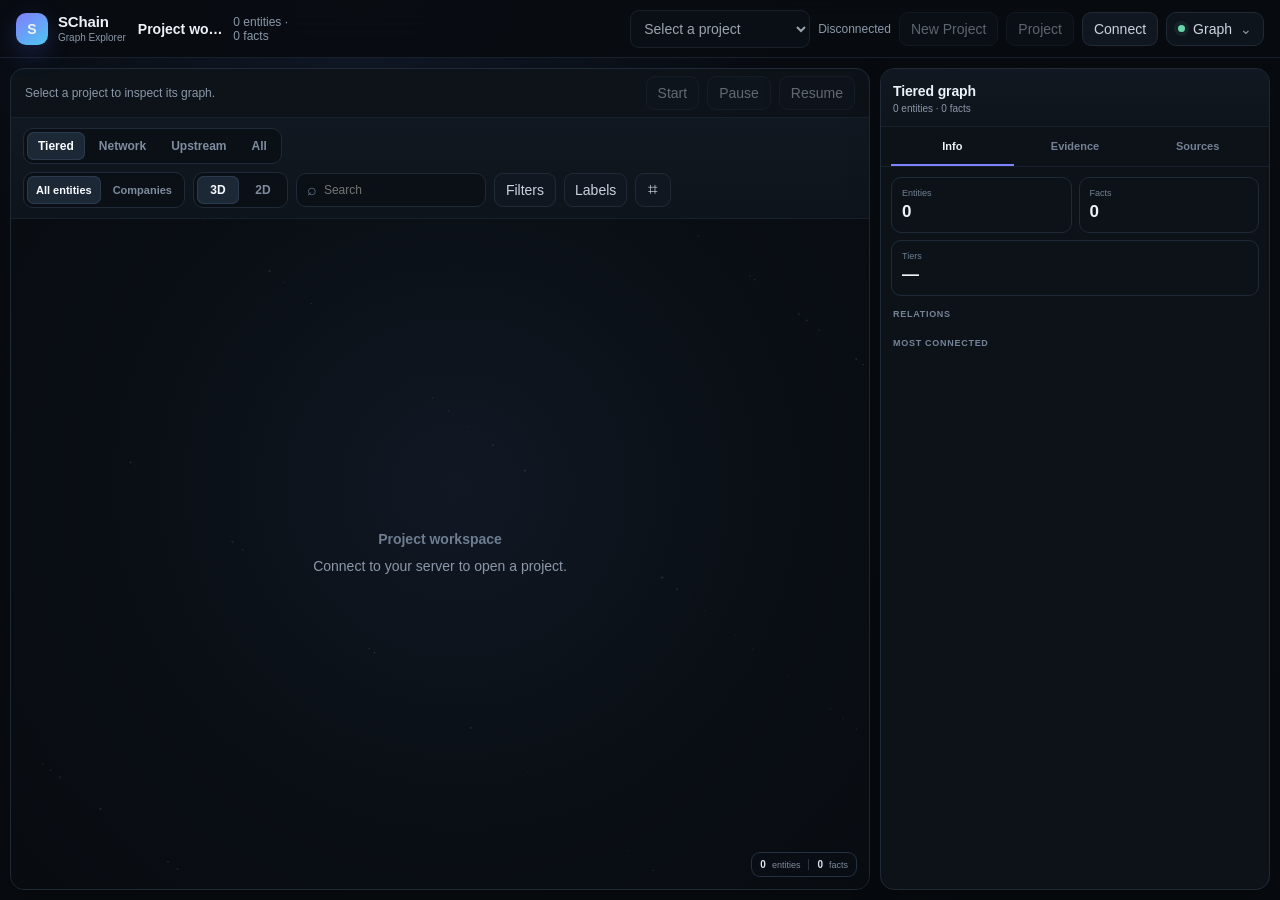
==== commit 61709110: "Add live expansion progress and provisional relationships" ====
--- a/visualization/index.html
+++ b/visualization/index.html
@@ -51,6 +51,13 @@
           <button id="resumeRun" class="tool-btn" disabled>Resume</button>
         </div>
         <div id="appMessage" class="app-message server-only" role="status" aria-live="polite" hidden></div>
+        <details id="liveActivity" class="live-activity server-only" open hidden>
+          <summary>Live activity <span id="liveStatus" class="status-label">Connecting</span><span id="pendingCount"></span><span class="pending-key">Dashed, faint relationships await validation</span></summary>
+          <div class="live-columns">
+            <section><h3>Processing documents</h3><div id="liveDocuments" class="activity-list"></div></section>
+            <section><h3>Recent activity</h3><div id="liveEvents" class="activity-list" role="log" aria-label="Expansion activity"></div></section>
+          </div>
+        </details>
         <header class="graph-toolbar">
           <div class="toolbar-cluster view-cluster">
             <div class="segmented view-mode" id="viewMode" aria-label="Graph mode">
--- a/visualization/assets/css/projects.css
+++ b/visualization/assets/css/projects.css
@@ -31,6 +31,17 @@
 .activity-row { padding:9px 0; border-bottom:1px solid var(--line-soft); }
 .activity-row strong { color:var(--text); display:block; margin-bottom:3px; }
 .offline-label { color:#e9bd6d; }
+.live-activity { border-bottom:1px solid var(--line-soft); padding:8px 14px; font-size:12px; }
+.live-activity summary { cursor:pointer; color:var(--text); }
+.live-activity summary span { margin-left:14px; color:var(--muted); }
+.live-activity .pending-key { font-size:11px; }
+.pending-key::before { content:''; display:inline-block; width:20px; border-top:1px dashed #6da8ff; opacity:.5; margin-right:6px; vertical-align:middle; }
+.live-columns { display:grid; grid-template-columns:1fr 1fr; gap:20px; }
+.live-columns section { min-width:0; }
+.live-columns h3 { font-size:11px; font-weight:500; color:var(--muted); margin:10px 0 4px; }
+.live-columns .activity-list { max-height:150px; overflow:auto; scrollbar-gutter:stable; }
+.live-columns .activity-row { padding:6px 0; }
+@media(max-width:700px) { .live-columns { grid-template-columns:1fr; gap:4px; } .live-activity .pending-key { display:none; } }
 @media(max-width:1400px) { .topbar { gap:12px; } .top-context { max-width:160px; } .graph-toolbar { flex-wrap:wrap; gap:8px; } }
 @media(max-width:1000px) { .top-context { display:none; } .status-label { display:none; } .topbar { padding:0 8px; gap:8px; } #projectSelect { width:140px; } }
 @media(max-width:700px) { .brand-copy { display:none; } .top-actions { gap:4px; } .top-actions .tool-btn { padding:6px; font-size:11px; } #projectSelect { max-width:25vw; } .limits-grid { grid-template-columns:1fr; } }
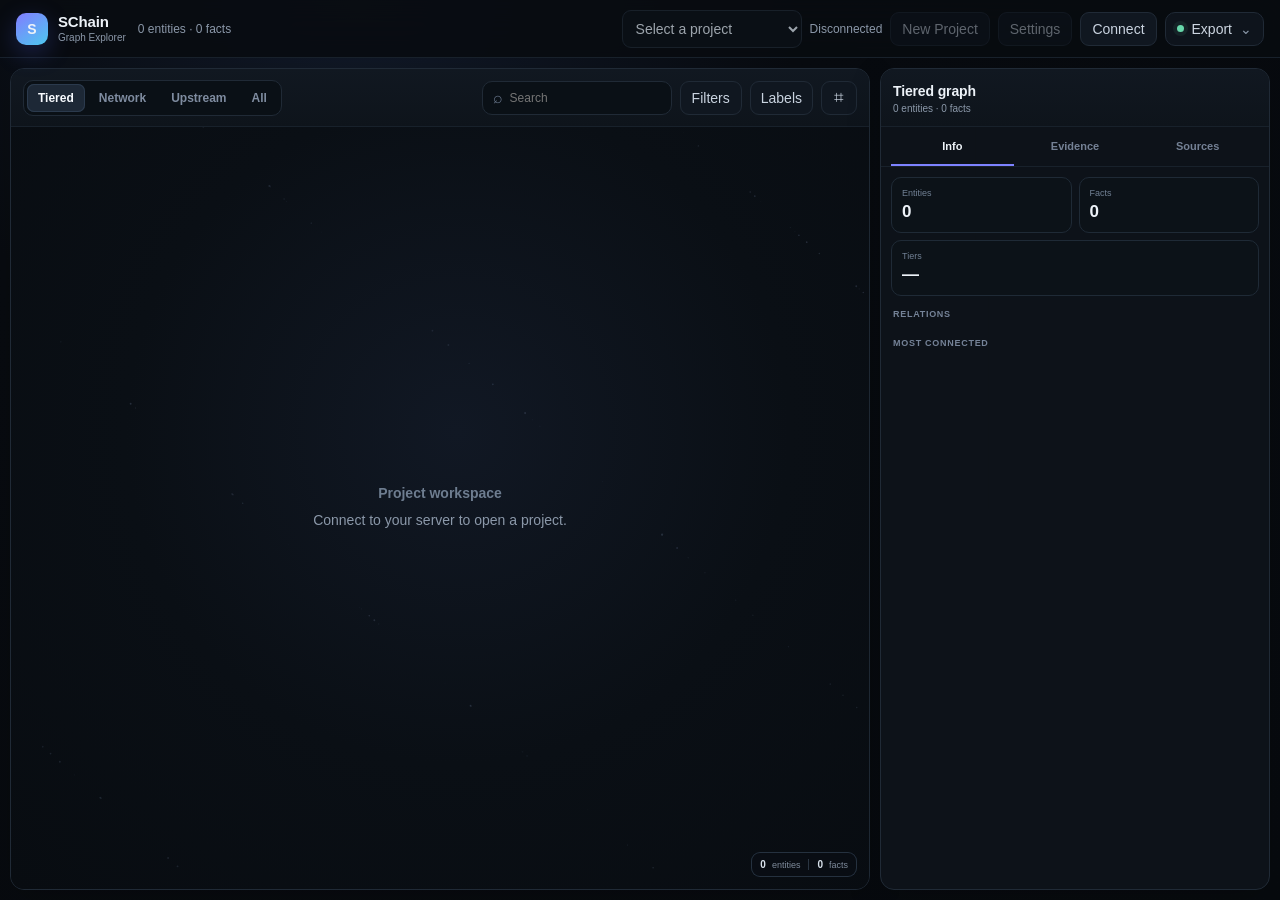
==== commit 546cf7d8: "add adoptive document selection" ====
--- a/visualization/index.html
+++ b/visualization/index.html
@@ -26,7 +26,7 @@
         <select id="projectSelect" class="field server-only" aria-label="Project" disabled><option value="">Select a project</option></select>
         <span id="projectState" class="server-only status-label">Disconnected</span>
         <button id="newProject" class="tool-btn server-only" disabled>New Project</button>
-        <button id="manageProject" class="tool-btn server-only" disabled>Project</button>
+        <button id="manageProject" class="tool-btn server-only" disabled>Settings</button>
         <button id="connectButton" class="tool-btn server-only">Connect</button>
         <details class="dataset-menu" id="datasetMenu">
           <summary class="dataset-trigger"><span class="dataset-dot"></span><span>Graph</span><span class="chevron">⌄</span></summary>
@@ -46,18 +46,13 @@
         <div id="projectBar" class="project-bar server-only">
           <span id="projectSummary">Connect to your server to open a project.</span>
           <span class="toolbar-spacer"></span>
+          <span id="pendingCount" class="pending-count" title="Faint, dashed relationships are awaiting validation." hidden></span>
+          <button id="showActivity" class="tool-btn" disabled>Activity</button>
           <button id="startRun" class="tool-btn" disabled>Start</button>
           <button id="pauseRun" class="tool-btn" disabled>Pause</button>
           <button id="resumeRun" class="tool-btn" disabled>Resume</button>
         </div>
         <div id="appMessage" class="app-message server-only" role="status" aria-live="polite" hidden></div>
-        <details id="liveActivity" class="live-activity server-only" open hidden>
-          <summary>Live activity <span id="liveStatus" class="status-label">Connecting</span><span id="pendingCount"></span><span class="pending-key">Dashed, faint relationships await validation</span></summary>
-          <div class="live-columns">
-            <section><h3>Processing documents</h3><div id="liveDocuments" class="activity-list"></div></section>
-            <section><h3>Recent activity</h3><div id="liveEvents" class="activity-list" role="log" aria-label="Expansion activity"></div></section>
-          </div>
-        </details>
         <header class="graph-toolbar">
           <div class="toolbar-cluster view-cluster">
             <div class="segmented view-mode" id="viewMode" aria-label="Graph mode">
@@ -72,14 +67,6 @@
           <div class="toolbar-spacer"></div>
 
           <div class="toolbar-cluster">
-            <div class="segmented entity-scope-mode" id="entityScopeMode" aria-label="Entity scope">
-              <button class="active" data-entity-scope="all">All entities</button>
-              <button data-entity-scope="companies">Companies</button>
-            </div>
-            <div class="segmented dimension-mode" id="dimensionMode" aria-label="Dimension">
-              <button class="active" data-dimension="3d">3D</button>
-              <button data-dimension="2d">2D</button>
-            </div>
             <div class="search-box">
               <span class="search-icon">⌕</span>
               <input id="entitySearch" type="search" placeholder="Search" autocomplete="off" />
@@ -88,6 +75,20 @@
             <div class="popover-wrap">
               <button id="filterBtn" class="tool-btn">Filters</button>
               <div id="filterPopover" class="filter-popover" hidden>
+                <div class="filter-group">
+                  <div class="filter-head">Entities</div>
+                  <div class="segmented entity-scope-mode" id="entityScopeMode" aria-label="Entity scope">
+                    <button class="active" data-entity-scope="all">All entities</button>
+                    <button data-entity-scope="companies">Companies</button>
+                  </div>
+                </div>
+                <div class="filter-group">
+                  <div class="filter-head">Dimension</div>
+                  <div class="segmented dimension-mode" id="dimensionMode" aria-label="Dimension">
+                    <button class="active" data-dimension="3d">3D</button>
+                    <button data-dimension="2d">2D</button>
+                  </div>
+                </div>
                 <div class="filter-group">
                   <div class="filter-head"><span>Relation</span><button id="relationAll" class="mini-action">All</button></div>
                   <div id="relationFilters" class="filter-list"></div>
@@ -199,22 +200,34 @@
     </form>
   </dialog>
   <dialog id="projectDialog" class="project-dialog server-only" aria-labelledby="projectDialogTitle">
+    <header><h2 id="projectDialogTitle">New project</h2><button type="button" data-close-dialog aria-label="Close">×</button></header>
+    <nav id="projectTabs" class="project-tabs" aria-label="Project sections" hidden>
+      <button type="button" data-project-tab="settings" aria-pressed="true">Settings</button>
+      <button type="button" data-project-tab="documents" aria-pressed="false">Documents</button>
+      <button type="button" data-project-tab="activity" aria-pressed="false">Activity</button>
+    </nav>
     <form id="projectForm">
-      <header><h2 id="projectDialogTitle">New project</h2><button type="button" data-close-dialog aria-label="Close">×</button></header>
       <label>Project name<input id="projectName" class="field" maxlength="200" required></label>
-      <label>Tier-0 companies <small>One company per line</small><textarea id="projectSeeds" class="field" rows="3" required></textarea></label>
-      <p id="identityNote" class="form-note" hidden>Seeds and maximum tier are fixed after the first job.</p>
+      <label>Starting companies <small>One per line</small><textarea id="projectSeeds" class="field" rows="3" required></textarea></label>
+      <p id="identityNote" class="form-note" hidden>Starting companies and depth are fixed after the first run.</p>
+      <label class="run-mode"><span><input id="runUntilPaused" type="checkbox"> Run until paused</span><small>No time or document budget.</small></label>
       <div id="projectLimits" class="limits-grid"></div>
+      <details id="advancedSettings" class="advanced-settings"><summary>Advanced settings</summary><div id="advancedLimits" class="limits-grid"></div></details>
       <p id="projectError" class="form-error" role="alert"></p>
-      <footer><button id="saveProject" class="primary-btn">Create project</button></footer>
+      <footer><span id="settingsNote" class="form-note" hidden>Pause the project to edit.</span><button id="saveProject" class="primary-btn">Create project</button></footer>
     </form>
     <section id="projectActivity" hidden>
       <h3>Recent documents</h3>
-      <form id="documentForm"><label>Add document <small>UTF-8 text, Markdown or PDF · up to 10 MiB</small><input id="documentInput" class="field" type="file" accept=".txt,.md,.pdf" required></label><button id="uploadDocument" class="tool-btn">Upload and process</button></form>
+      <form id="documentForm"><label>Add document <small>TXT, Markdown or PDF · up to 10 MB</small><input id="documentInput" class="field" type="file" accept=".txt,.md,.pdf" required></label><button id="uploadDocument" class="tool-btn">Upload</button></form>
       <p id="uploadMessage" role="status"></p>
       <div id="documentList" class="activity-list"></div>
       <button id="moreDocuments" type="button" class="tool-btn" hidden>More documents</button>
-      <h3>Recent runs and errors</h3><div id="runList" class="activity-list"></div>
+      <details class="run-history"><summary>Runs and errors</summary><div id="runList" class="activity-list"></div></details>
+    </section>
+    <section id="liveActivity" hidden>
+      <span id="liveStatus" class="form-note">Connecting</span>
+      <h3>Processing documents</h3><div id="liveDocuments" class="activity-list"></div>
+      <h3>Recent activity</h3><div id="liveEvents" class="activity-list" role="log" aria-label="Expansion activity"></div>
     </section>
   </dialog>
   <script type="application/json" id="graphData">__GRAPH_DATA__</script>
--- a/visualization/assets/css/projects.css
+++ b/visualization/assets/css/projects.css
@@ -4,7 +4,11 @@
 #projectSelect { width: 180px; max-width: 20vw; }
 .status-label { color: var(--muted); font-size: 12px; text-transform: capitalize; white-space: nowrap; }
 .project-bar { display:flex; align-items:center; gap:8px; padding:7px 14px; border-bottom:1px solid var(--line-soft); min-height:43px; }
-#projectSummary { color:var(--muted); font-size:12px; }
+#projectSummary { color:var(--muted); font-size:12px; overflow:hidden; text-overflow:ellipsis; white-space:nowrap; min-width:0; }
+.project-bar .toolbar-spacer { flex:1; }
+.project-bar .tool-btn { flex-shrink:0; }
+body[data-mode="server"] #datasetTitle { display:none; }
+.pending-count { color:#e9bd6d; font-size:11px; white-space:nowrap; }
 .graph-panel { display:flex; flex-direction:column; min-width:0; }
 .graph-stage { flex:1; min-height:150px; }
 .app-message { padding:8px 14px; color:#e9bd6d; border-bottom:1px solid var(--line); font-size:12px; }
@@ -22,26 +26,36 @@
 .project-dialog label small, .form-note { color:var(--muted); line-height:1.5; }
 .project-dialog .field { width:100%; padding:9px; }
 .project-dialog textarea { resize:vertical; font:inherit; }
-.project-dialog footer { display:flex; justify-content:flex-end; margin-top:16px; }
+.project-dialog footer { display:flex; align-items:center; justify-content:flex-end; margin-top:16px; }
+.project-dialog footer .form-note { margin-right:auto; }
+.project-dialog h3 { font-size:12px; margin:18px 0 10px; }
+.project-tabs { display:flex; gap:4px; border-bottom:1px solid var(--line); margin-bottom:20px; }
+.project-tabs button { border:0; border-bottom:2px solid transparent; background:none; color:var(--muted); padding:10px 14px; cursor:pointer; font:inherit; font-size:12px; }
+.project-tabs button[aria-pressed="true"] { color:var(--text); border-bottom-color:var(--accent-2); }
+.advanced-settings { border-top:1px solid var(--line-soft); margin-top:16px; padding-top:14px; }
+.advanced-settings summary, .run-history summary { cursor:pointer; font-size:12px; color:var(--muted); }
+.advanced-settings[open] summary { margin-bottom:16px; }
+.run-mode input { accent-color:var(--accent-2); }
+.run-mode span { display:flex; align-items:center; gap:8px; }
 .limits-grid { display:grid; grid-template-columns:1fr 1fr; gap:0 16px; }
 .form-error { color:#f3a4a4; white-space:pre-wrap; font-size:12px; }
-#projectActivity { border-top:1px solid var(--line); margin-top:24px; }
-#projectActivity h3 { font-size:13px; margin-top:22px; }
 .activity-list { font-size:12px; color:var(--muted); overflow-wrap:anywhere; }
 .activity-row { padding:9px 0; border-bottom:1px solid var(--line-soft); }
 .activity-row strong { color:var(--text); display:block; margin-bottom:3px; }
+.activity-row strong, .activity-row > span { display:block; overflow:hidden; text-overflow:ellipsis; white-space:nowrap; }
+.activity-row:hover > span { white-space:normal; }
+#liveEvents { max-height:38vh; overflow:auto; }
+#liveDocuments { max-height:20vh; overflow:auto; }
+#documentList { max-height:42vh; overflow:auto; }
+.document-row { padding:12px 0; border-bottom:1px solid var(--line-soft); }
+.document-row summary { display:flex; align-items:center; justify-content:space-between; gap:14px; cursor:pointer; }
+.document-row summary strong { color:var(--text); overflow:hidden; text-overflow:ellipsis; white-space:nowrap; font-weight:500; }
+.document-status { flex-shrink:0; font-size:11px; }
+.document-detail { padding:8px 0 0; line-height:1.6; }
+.document-detail p { margin:0 0 4px; }
+.document-detail a { color:var(--accent-2); }
+.run-history { margin-top:20px; }
 .offline-label { color:#e9bd6d; }
-.live-activity { border-bottom:1px solid var(--line-soft); padding:8px 14px; font-size:12px; }
-.live-activity summary { cursor:pointer; color:var(--text); }
-.live-activity summary span { margin-left:14px; color:var(--muted); }
-.live-activity .pending-key { font-size:11px; }
-.pending-key::before { content:''; display:inline-block; width:20px; border-top:1px dashed #6da8ff; opacity:.5; margin-right:6px; vertical-align:middle; }
-.live-columns { display:grid; grid-template-columns:1fr 1fr; gap:20px; }
-.live-columns section { min-width:0; }
-.live-columns h3 { font-size:11px; font-weight:500; color:var(--muted); margin:10px 0 4px; }
-.live-columns .activity-list { max-height:150px; overflow:auto; scrollbar-gutter:stable; }
-.live-columns .activity-row { padding:6px 0; }
-@media(max-width:700px) { .live-columns { grid-template-columns:1fr; gap:4px; } .live-activity .pending-key { display:none; } }
 @media(max-width:1400px) { .topbar { gap:12px; } .top-context { max-width:160px; } .graph-toolbar { flex-wrap:wrap; gap:8px; } }
 @media(max-width:1000px) { .top-context { display:none; } .status-label { display:none; } .topbar { padding:0 8px; gap:8px; } #projectSelect { width:140px; } }
 @media(max-width:700px) { .brand-copy { display:none; } .top-actions { gap:4px; } .top-actions .tool-btn { padding:6px; font-size:11px; } #projectSelect { max-width:25vw; } .limits-grid { grid-template-columns:1fr; } }
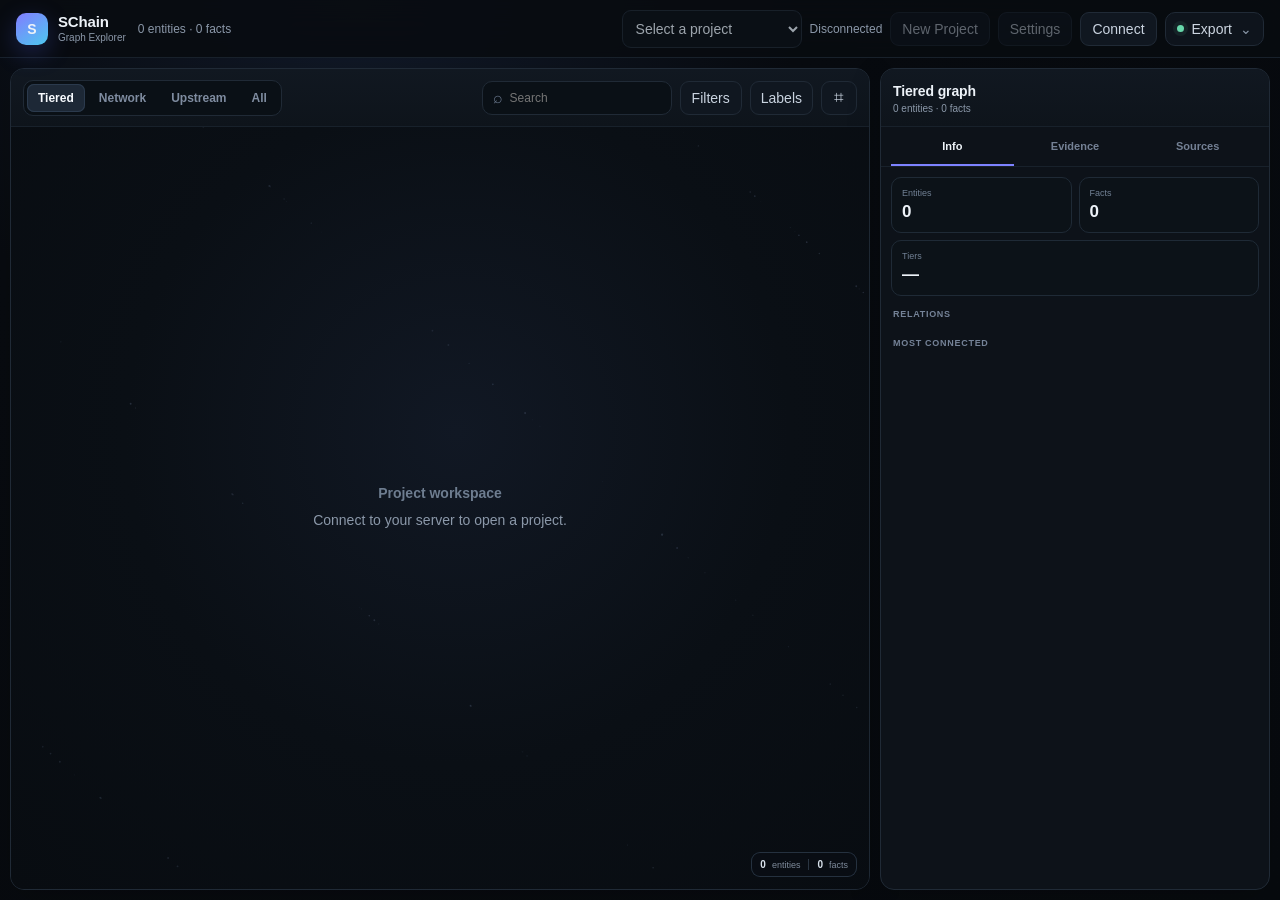
==== commit 3f38673b: "fixes bugs on batches" ====
--- a/visualization/index.html
+++ b/visualization/index.html
@@ -212,7 +212,7 @@
       <p id="identityNote" class="form-note" hidden>Starting companies and depth are fixed after the first run.</p>
       <label class="run-mode"><span><input id="runUntilPaused" type="checkbox"> Run until paused</span><small>No time or document budget.</small></label>
       <div id="projectLimits" class="limits-grid"></div>
-      <details id="advancedSettings" class="advanced-settings"><summary>Advanced settings</summary><div id="advancedLimits" class="limits-grid"></div></details>
+      <details id="advancedSettings" class="advanced-settings"><summary>Advanced settings</summary><div id="advancedLimits" class="limits-grid"><label>Selection policy<small>Choose the document-selection policy for expansion.</small><select id="selection_policy" class="field"><option value="legacy">Legacy</option><option value="adaptive_linucb">Adaptive LinUCB</option></select></label></div></details>
       <p id="projectError" class="form-error" role="alert"></p>
       <footer><span id="settingsNote" class="form-note" hidden>Pause the project to edit.</span><button id="saveProject" class="primary-btn">Create project</button></footer>
     </form>
